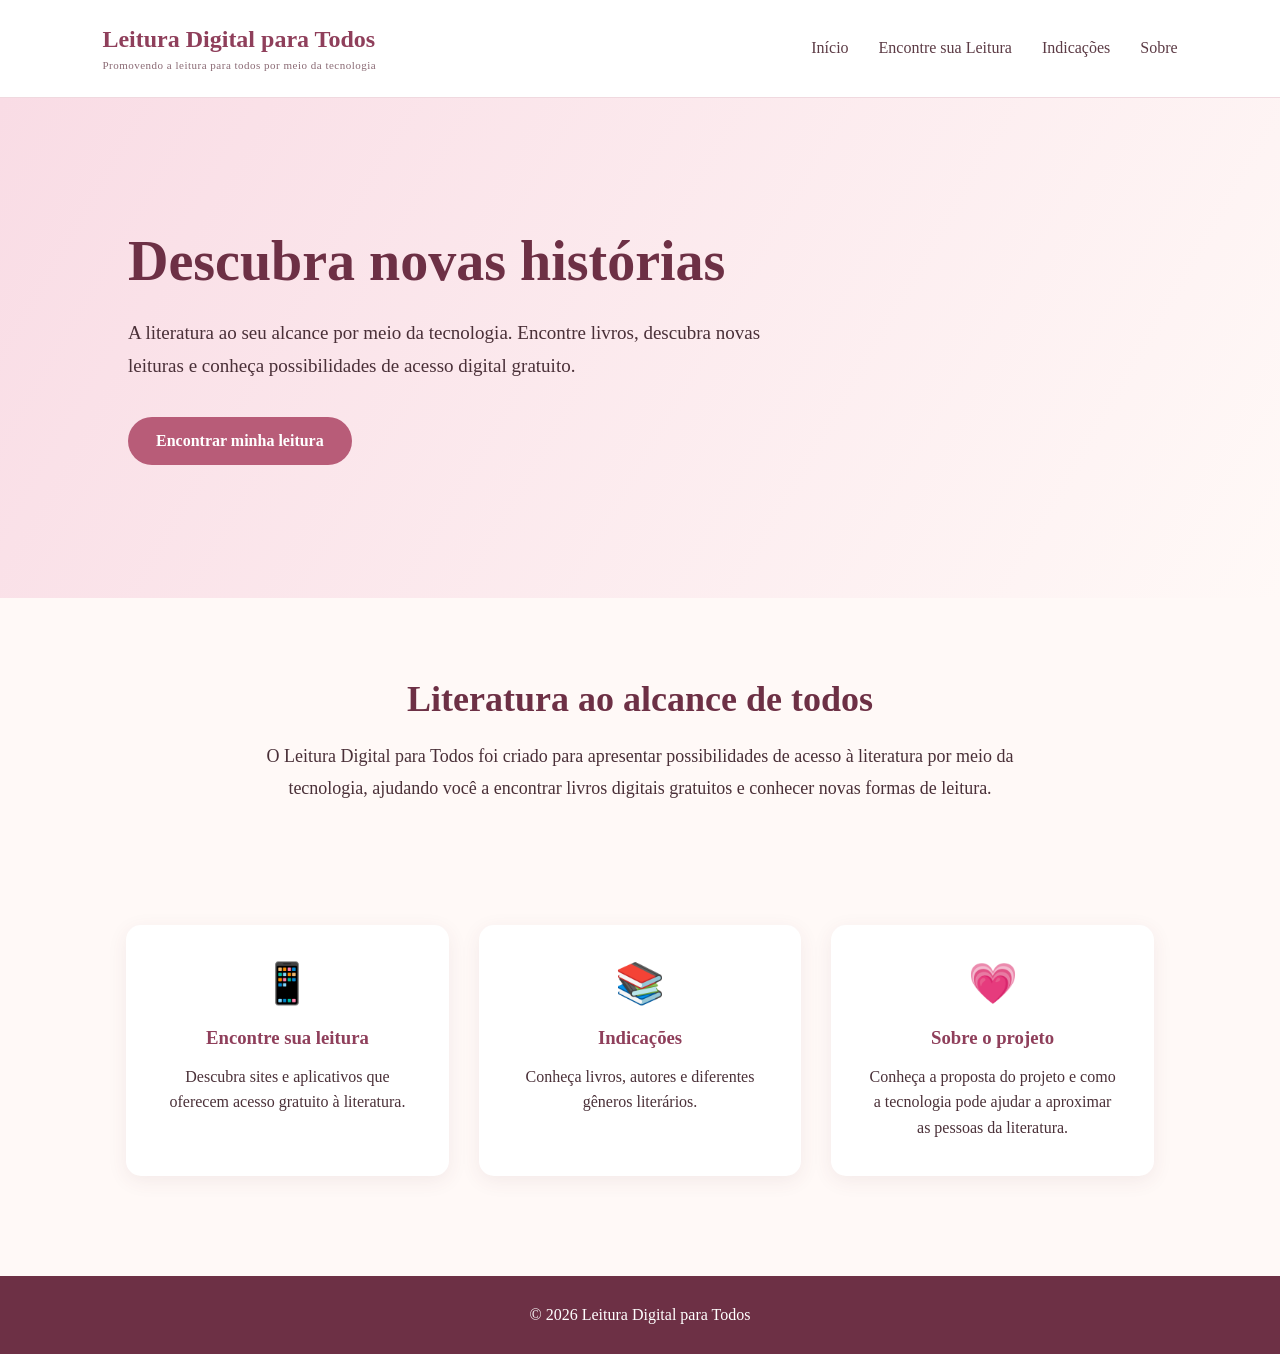
==== index.html @ 066930ed "Arquivos iniciais do projeto" ====
<!DOCTYPE html>
<html lang="pt-BR">

<head>
    <meta charset="UTF-8">
    <meta name="viewport" content="width=device-width, initial-scale=1.0">

    <title>Leitura Digital para Todos</title>

    <link rel="stylesheet" href="estilo.css">
</head>

<body>

    <header>

        <div class="logo">
            Leitura Digital para Todos 
            <span>Promovendo a leitura para todos por meio da tecnologia</span>
        </div>

        <nav>
            <a href="index.html">Início</a>
            <a href="#">Encontre sua Leitura</a>
            <a href="#">Indicações</a>
            <a href="#">Sobre</a>
        </nav>

    </header>


    <main>

        <section class="hero">

            <div class="hero-text">

                <h1>Descubra novas histórias</h1>

                <p>
                    A literatura ao seu alcance por meio da tecnologia.
                    Encontre livros, descubra novas leituras e conheça
                    possibilidades de acesso digital gratuito.
                </p>

                <a href="#" class="botao">
                    Encontrar minha leitura
                </a>

            </div>

        </section>


        <section class="apresentacao">

            <h2>Literatura ao alcance de todos</h2>

            <p>
                O Leitura Digital para Todos foi criado para apresentar
                possibilidades de acesso à literatura por meio da tecnologia,
                ajudando você a encontrar livros digitais gratuitos e conhecer
                novas formas de leitura.
            </p>

        </section>


        <section class="destaques">

            <div class="card">
                <span>📱</span>
                <h3>Encontre sua leitura</h3>
                <p>
                    Descubra sites e aplicativos que oferecem
                    acesso gratuito à literatura.
                </p>
            </div>


            <div class="card">
                <span>📚</span>
                <h3>Indicações</h3>
                <p>
                    Conheça livros, autores e diferentes
                    gêneros literários.
                </p>
            </div>


            <div class="card">
                <span>💗</span>
                <h3>Sobre o projeto</h3>
                <p>
                    Conheça a proposta do projeto e como a tecnologia
                    pode ajudar a aproximar as pessoas da literatura.
                </p>
            </div>

        </section>

    </main>


    <footer>

        <p>
            © 2026 Leitura Digital para Todos
        </p>

    </footer>

</body>

</html>
---- estilo.css ----
* {
    margin: 0;
    padding: 0;
    box-sizing: border-box;
}

body {
    font-family: Georgia, 'Times New Roman', serif;
    background-color: #fff9f7;
    color: #4a3038;
}


/* CABEÇALHO */

header {
    background-color: #ffffff;
    padding: 25px 8%;
    display: flex;
    justify-content: space-between;
    align-items: center;
    border-bottom: 1px solid #f0d9df;
}

.logo {
    font-size: 24px;
    font-weight: bold;
    color: #8f3f5b;
    line-height: 1.2;
}

.logo span {
    display: block;
    font-size: 11px;
    font-weight: normal;
    color: #8a6a74;
    margin-top: 5px;
    letter-spacing: 0.5px;
}

nav {
    display: flex;
    gap: 30px;
}

nav a {
    text-decoration: none;
    color: #5c3b45;
    font-size: 16px;
}

nav a:hover {
    color: #b85c78;
}


/* ÁREA PRINCIPAL */

.hero {
    min-height: 500px;
    display: flex;
    align-items: center;
    padding: 70px 10%;
    background: linear-gradient(
        120deg,
        #f9dce5,
        #fff9f7
    );
}

.hero-text {
    max-width: 650px;
}

.hero h1 {
    font-size: 56px;
    line-height: 1.1;
    color: #6d3045;
    margin-bottom: 25px;
}

.hero p {
    font-size: 19px;
    line-height: 1.7;
    margin-bottom: 35px;
}


/* BOTÃO */

.botao {
    display: inline-block;
    background-color: #b85c78;
    color: white;
    padding: 15px 28px;
    border-radius: 30px;
    text-decoration: none;
    font-weight: bold;
}

.botao:hover {
    background-color: #8f3f5b;
}


/* APRESENTAÇÃO */

.apresentacao {
    text-align: center;
    max-width: 800px;
    margin: 80px auto;
    padding: 0 25px;
}

.apresentacao h2 {
    font-size: 36px;
    color: #6d3045;
    margin-bottom: 20px;
}

.apresentacao p {
    font-size: 18px;
    line-height: 1.8;
}


/* CARDS */

.destaques {
    display: flex;
    justify-content: center;
    gap: 30px;
    padding: 40px 8% 100px;
}

.card {
    background-color: white;
    padding: 35px;
    width: 30%;
    text-align: center;
    border-radius: 15px;
    box-shadow: 0 5px 20px rgba(100, 50, 70, 0.08);
}

.card span {
    font-size: 40px;
}

.card h3 {
    margin: 20px 0 15px;
    color: #8f3f5b;
}

.card p {
    line-height: 1.6;
}


/* RODAPÉ */

footer {
    text-align: center;
    padding: 30px;
    background-color: #6d3045;
    color: white;
}
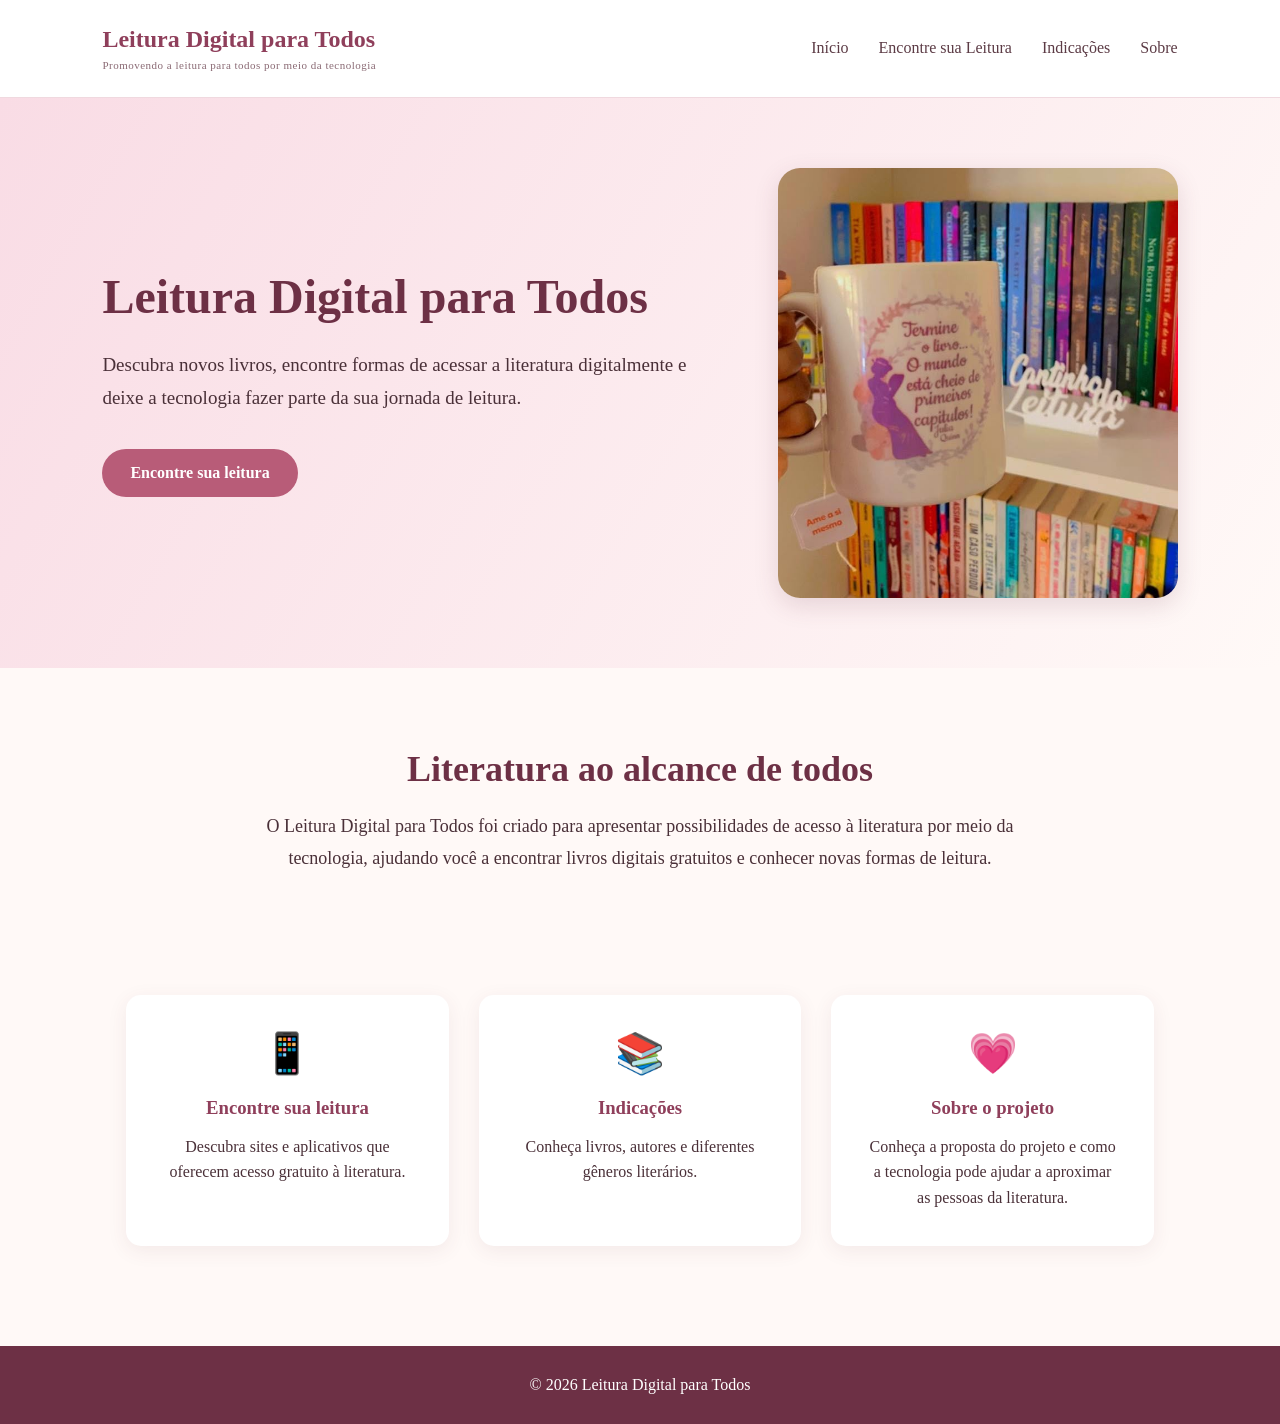
==== commit 53980a15: "Ajustando algumas paginas e criando a pagina Sobre." ====
--- a/index.html
+++ b/index.html
@@ -21,35 +21,38 @@
 
         <nav>
             <a href="index.html">Início</a>
-            <a href="#">Encontre sua Leitura</a>
-            <a href="#">Indicações</a>
-            <a href="#">Sobre</a>
+            <a href="encontre.html">Encontre sua Leitura</a>
+            <a href="indicacoes.html">Indicações</a>            
+            <a href="sobre.html">Sobre</a>
         </nav>
 
     </header>
 
-
     <main>
 
-        <section class="hero">
+ 
+<section class="hero">
+    <div class="hero-text">
+        <h1>Leitura Digital para Todos</h1>
 
-            <div class="hero-text">
+        <p>
+            Descubra novos livros, encontre formas de acessar
+            a literatura digitalmente e deixe a tecnologia
+            fazer parte da sua jornada de leitura.
+        </p>
 
-                <h1>Descubra novas histórias</h1>
+        <a href="encontre.html" class="botao">
+            Encontre sua leitura
+        </a>
+    </div>
 
-                <p>
-                    A literatura ao seu alcance por meio da tecnologia.
-                    Encontre livros, descubra novas leituras e conheça
-                    possibilidades de acesso digital gratuito.
-                </p>
+    <div class="hero-imagem">
+        <img src="imagens\foto_capa.jpeg"
+             alt="Estante de livros que representa meu amor pela leitura">
+    </div>
 
-                <a href="#" class="botao">
-                    Encontrar minha leitura
-                </a>
+</section>
 
-            </div>
-
-        </section>
 
 
         <section class="apresentacao">
--- a/estilo.css
+++ b/estilo.css
@@ -163,4 +163,523 @@
     padding: 30px;
     background-color: #6d3045;
     color: white;
-}+}
+
+/* PÁGINA ENCONTRE SUA LEITURA */
+
+.pagina-intro {
+    text-align: center;
+    max-width: 800px;
+    margin: 70px auto 50px;
+    padding: 0 25px;
+}
+
+.pagina-intro h1 {
+    font-size: 44px;
+    color: #6d3045;
+    margin-bottom: 20px;
+}
+
+.pagina-intro p {
+    font-size: 18px;
+    line-height: 1.7;
+}
+
+
+/* PLATAFORMAS */
+
+.plataformas {
+    display: flex;
+    justify-content: center;
+    gap: 30px;
+    padding: 20px 8% 70px;
+}
+
+.plataforma-card {
+    background-color: white;
+    width: 30%;
+    padding: 35px;
+    text-align: center;
+    border-radius: 15px;
+    box-shadow: 0 5px 20px rgba(100, 50, 70, 0.08);
+}
+
+.plataforma-card .icone {
+    font-size: 45px;
+}
+
+.plataforma-card h2 {
+    color: #8f3f5b;
+    font-size: 23px;
+    margin: 20px 0 15px;
+}
+
+.plataforma-card p {
+    line-height: 1.6;
+    margin-bottom: 25px;
+}
+
+
+/* BOTÕES DOS CARDS */
+
+.plataforma-card .botao {
+    padding: 11px 22px;
+    font-size: 14px;
+}
+
+
+/* DICA */
+
+.dica-leitura {
+    max-width: 800px;
+    margin: 20px auto 90px;
+    padding: 40px;
+    background-color: #f9dce5;
+    border-radius: 15px;
+    text-align: center;
+}
+
+.dica-leitura h2 {
+    color: #6d3045;
+    margin-bottom: 20px;
+}
+
+.dica-leitura p {
+    line-height: 1.7;
+    margin-bottom: 12px;
+}
+
+/* ENCERRAMENTO DA PÁGINA ENCONTRE SUA LEITURA */
+
+.comeco {
+    max-width: 900px;
+    margin: 70px auto;
+    padding: 40px;
+    text-align: center;
+    background-color: #f9e5eb;
+    border-radius: 20px;
+}
+
+.comeco h2 {
+    color: #6d3045;
+    font-size: 30px;
+    margin-bottom: 25px;
+}
+
+.comeco p {
+    color: #4a3038;
+    font-size: 17px;
+    line-height: 1.8;
+    margin-bottom: 18px;
+}
+
+.comeco .frase-final {
+    color: #8f3f5b;
+    font-weight: bold;
+    margin-top: 25px;
+    margin-bottom: 0;
+}
+
+/* ============================= */
+/* PÁGINA DE INDICAÇÕES */
+/* ============================= */
+
+.pagina-intro {
+    max-width: 850px;
+    margin: 70px auto 55px;
+    padding: 0 25px;
+    text-align: center;
+}
+
+.pagina-intro h1 {
+    font-size: 42px;
+    color: #6d3045;
+    margin-bottom: 25px;
+}
+
+.pagina-intro p {
+    font-size: 18px;
+    line-height: 1.8;
+    margin-bottom: 15px;
+}
+
+
+/* CATEGORIAS */
+
+.categoria-livros {
+    max-width: 1150px;
+    margin: 75px auto;
+    padding: 0 30px;
+}
+
+.categoria-livros h2 {
+    color: #8f3f5b;
+    font-size: 30px;
+    margin-bottom: 32px;
+    text-align: center;
+}
+
+
+/* ÁREA DOS LIVROS */
+
+.livros {
+    display: flex;
+    justify-content: center;
+    align-items: stretch;
+    gap: 25px;
+}
+
+
+/* CARD DO LIVRO */
+
+.livro-card {
+    background-color: #ffffff;
+    width: 100%;
+    max-width: 350px;
+    min-height: 330px;
+    padding: 30px 27px;
+    border-radius: 18px;
+    box-shadow: 0 5px 20px rgba(100, 50, 70, 0.08);
+    text-align: center;
+
+    display: flex;
+    flex-direction: column;
+
+    transition: transform 0.2s ease, box-shadow 0.2s ease;
+}
+
+
+/* EFEITO AO PASSAR O MOUSE */
+
+.livro-card:hover {
+    transform: translateY(-5px);
+    box-shadow: 0 8px 25px rgba(100, 50, 70, 0.13);
+}
+
+
+/* TÍTULO DO LIVRO */
+
+.livro-card h3 {
+    color: #6d3045;
+    font-size: 21px;
+    line-height: 1.35;
+    margin-bottom: 10px;
+}
+
+
+/* AUTOR */
+
+.livro-card .autor {
+    color: #8f3f5b;
+    font-style: italic;
+    margin-bottom: 18px;
+}
+
+
+/* DESCRIÇÃO */
+
+.livro-card p {
+    line-height: 1.6;
+    font-size: 16px;
+}
+
+
+/* CLASSIFICAÇÃO ETÁRIA */
+
+.livro-card .faixa-etaria {
+    display: inline-block;
+    align-self: center;
+
+    color: #8f3f5b;
+    background-color: #f9e5eb;
+
+    font-weight: bold;
+    font-size: 14px;
+
+    padding: 5px 12px;
+    border-radius: 20px;
+
+    margin-bottom: 15px;
+}
+
+
+/* OPINIÃO PESSOAL */
+
+.livro-card .opiniao {
+    margin-top: auto;
+    padding-top: 18px;
+
+    color: #8f3f5b;
+    font-size: 14px;
+    font-style: italic;
+    line-height: 1.5;
+}
+
+
+/* ÚLTIMA CATEGORIA */
+
+.categoria-livros:last-of-type {
+    margin-bottom: 100px;
+}
+
+
+/* ============================= */
+/* RESPONSIVIDADE */
+/* ============================= */
+
+/* TABLETS */
+
+@media (max-width: 950px) {
+
+    .livros {
+        flex-wrap: wrap;
+    }
+
+    .livro-card {
+        max-width: 320px;
+    }
+
+}
+
+
+/* CELULARES */
+
+@media (max-width: 700px) {
+
+    .categoria-livros {
+        margin: 55px auto;
+        padding: 0 20px;
+    }
+
+    .categoria-livros h2 {
+        font-size: 26px;
+    }
+
+    .livros {
+        flex-direction: column;
+        align-items: center;
+    }
+
+    .livro-card {
+        max-width: 400px;
+        min-height: auto;
+    }
+
+    .pagina-intro h1 {
+        font-size: 34px;
+    }
+
+    .pagina-intro p {
+        font-size: 16px;
+    }
+
+}
+/* ============================= */
+/* PÁGINA SOBRE */
+/* ============================= */
+
+.sobre-secao {
+    max-width: 1100px;
+    margin: 70px auto;
+    padding: 0 30px;
+}
+
+.sobre-secao h2 {
+    text-align: center;
+    color: #8f3f5b;
+    font-size: 30px;
+    margin-bottom: 35px;
+}
+
+
+/* CARDS DOS OBJETIVOS */
+
+.objetivos {
+    display: flex;
+    justify-content: center;
+    gap: 25px;
+    flex-wrap: wrap;
+}
+
+.objetivo-card {
+    background-color: #ffffff;
+    width: 240px;
+    min-height: 260px;
+    padding: 30px 25px;
+    border-radius: 18px;
+    text-align: center;
+    box-shadow: 0 5px 20px rgba(100, 50, 70, 0.08);
+
+    transition: transform 0.2s ease, box-shadow 0.2s ease;
+}
+
+.objetivo-card:hover {
+    transform: translateY(-5px);
+    box-shadow: 0 8px 25px rgba(100, 50, 70, 0.13);
+}
+
+.objetivo-card span {
+    font-size: 38px;
+}
+
+.objetivo-card h3 {
+    color: #6d3045;
+    font-size: 20px;
+    margin: 18px 0 12px;
+}
+
+.objetivo-card p {
+    font-size: 15px;
+    line-height: 1.6;
+}
+
+
+/* TECNOLOGIA E LEITURA */
+
+.tecnologia-leitura {
+    max-width: 850px;
+    padding: 40px;
+    background-color: #f9e5eb;
+    border-radius: 20px;
+    text-align: center;
+}
+
+.tecnologia-leitura h2 {
+    margin-bottom: 25px;
+}
+
+.tecnologia-leitura p {
+    color: #4a3038;
+    font-size: 17px;
+    line-height: 1.8;
+    margin-bottom: 18px;
+}
+
+.tecnologia-leitura p:last-child {
+    margin-bottom: 0;
+}
+
+
+/* FRASE FINAL */
+
+.frase-sobre {
+    max-width: 900px;
+    margin: 80px auto 100px;
+    padding: 45px 50px;
+
+    background-color: #f9dce5;
+    border-radius: 20px;
+
+    text-align: center;
+}
+
+.frase-sobre p {
+    color: #6d3045;
+    font-size: 21px;
+    line-height: 1.8;
+    font-style: italic;
+    font-weight: bold;
+}
+
+
+/* RESPONSIVIDADE */
+
+@media (max-width: 700px) {
+
+    .sobre-secao {
+        margin: 55px auto;
+        padding: 0 20px;
+    }
+
+    .sobre-secao h2 {
+        font-size: 26px;
+    }
+
+    .objetivo-card {
+        width: 100%;
+        max-width: 400px;
+    }
+
+    .tecnologia-leitura {
+        padding: 30px 25px;
+    }
+
+    .frase-sobre {
+        margin: 60px 20px 80px;
+        padding: 35px 25px;
+    }
+
+    .frase-sobre p {
+        font-size: 18px;
+    }
+
+}
+
+/* CAPA DA PÁGINA INICIAL */
+.hero {
+    min-height: 500px;
+    display: flex;
+    align-items: center;
+    justify-content: space-between;
+    gap: 50px;
+    padding: 70px 8%;
+    background: linear-gradient(120deg, #f9dce5, #fff9f7);
+}
+
+.hero-text {
+    flex: 1;
+    max-width: 600px;
+}
+
+.hero h1 {
+    font-size: 48px;
+    line-height: 1.15;
+    color: #6d3045;
+    margin-bottom: 25px;
+}
+
+.hero p {
+    font-size: 19px;
+    line-height: 1.7;
+    margin-bottom: 35px;
+}
+
+.hero-imagem {
+    flex: 1;
+    max-width: 400px;
+}
+
+.hero-imagem img {
+    display: block;
+    width: 100%;
+    height: 430px;
+    object-fit: cover;
+    object-position: center;
+    border-radius: 22px;
+    box-shadow: 0 8px 25px rgba(100, 50, 70, 0.15);
+}
+
+/* ADAPTAÇÃO PARA CELULARES */
+@media (max-width: 800px) {
+    .hero {
+        flex-direction: column;
+        text-align: center;
+        padding: 50px 7%;
+        gap: 35px;
+    }
+
+    .hero h1 {
+        font-size: 38px;
+    }
+
+    .hero-imagem {
+        width: 100%;
+        max-width: 400px;
+    }
+
+    .hero-imagem img {
+        height: auto;
+        max-height: 500px;
+        object-fit: contain;
+    }
+}
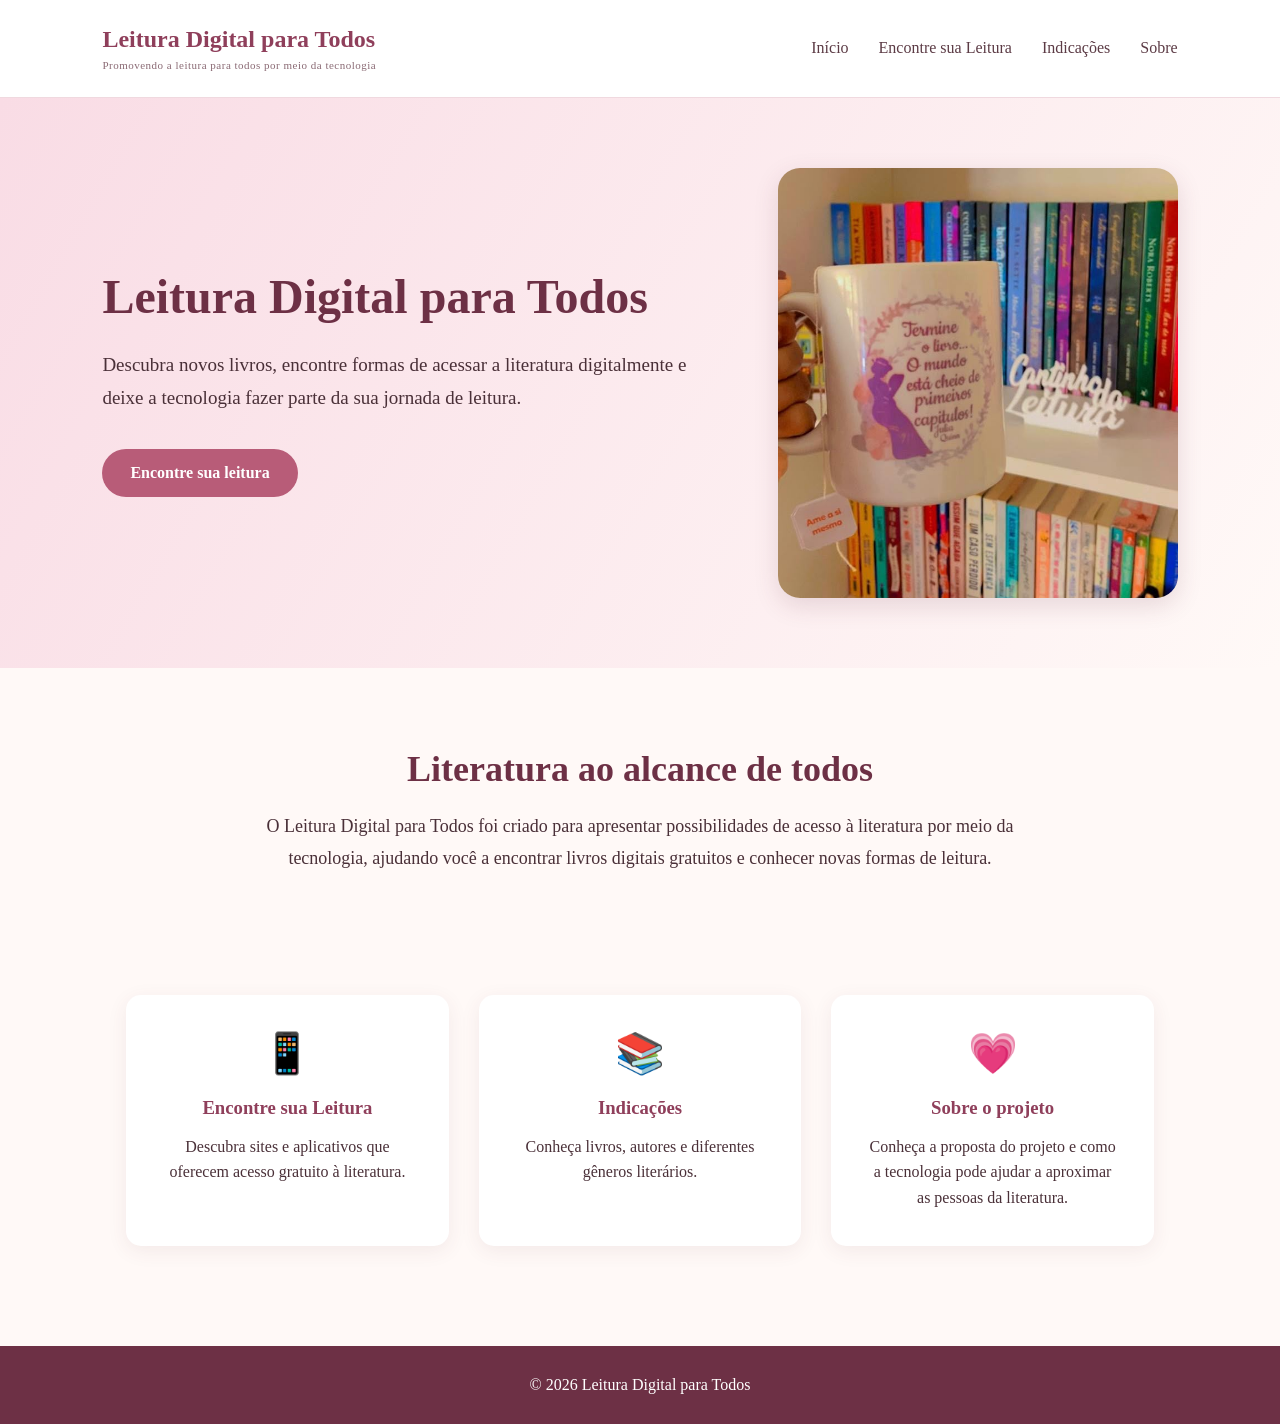
==== commit 7a6dbb5a: "Arrumando alguns links" ====
--- a/index.html
+++ b/index.html
@@ -15,7 +15,7 @@
     <header>
 
         <div class="logo">
-            Leitura Digital para Todos 
+            <a href="index.html">Leitura Digital para Todos</a> 
             <span>Promovendo a leitura para todos por meio da tecnologia</span>
         </div>
 
@@ -73,7 +73,7 @@
 
             <div class="card">
                 <span>📱</span>
-                <h3>Encontre sua leitura</h3>
+                <a href="encontre.html"><h3>Encontre sua Leitura</h3></a>                
                 <p>
                     Descubra sites e aplicativos que oferecem
                     acesso gratuito à literatura.
@@ -83,7 +83,7 @@
 
             <div class="card">
                 <span>📚</span>
-                <h3>Indicações</h3>
+                <a href="indicacoes.html"><h3>Indicações</h3></a>
                 <p>
                     Conheça livros, autores e diferentes
                     gêneros literários.
@@ -93,7 +93,7 @@
 
             <div class="card">
                 <span>💗</span>
-                <h3>Sobre o projeto</h3>
+                <a href="sobre.html"><h3>Sobre o projeto</h3></a>
                 <p>
                     Conheça a proposta do projeto e como a tecnologia
                     pode ajudar a aproximar as pessoas da literatura.
--- a/estilo.css
+++ b/estilo.css
@@ -37,6 +37,12 @@
     margin-top: 5px;
     letter-spacing: 0.5px;
 }
+
+.logo a {
+    text-decoration: none;
+    color: #8f3f5b;
+}
+
 
 nav {
     display: flex;
@@ -155,6 +161,11 @@
     line-height: 1.6;
 }
 
+.card a {
+    text-decoration: none;
+    color: #8f3f5b;
+}
+
 
 /* RODAPÉ */
 
@@ -660,6 +671,7 @@
 }
 
 /* ADAPTAÇÃO PARA CELULARES */
+
 @media (max-width: 800px) {
     .hero {
         flex-direction: column;
